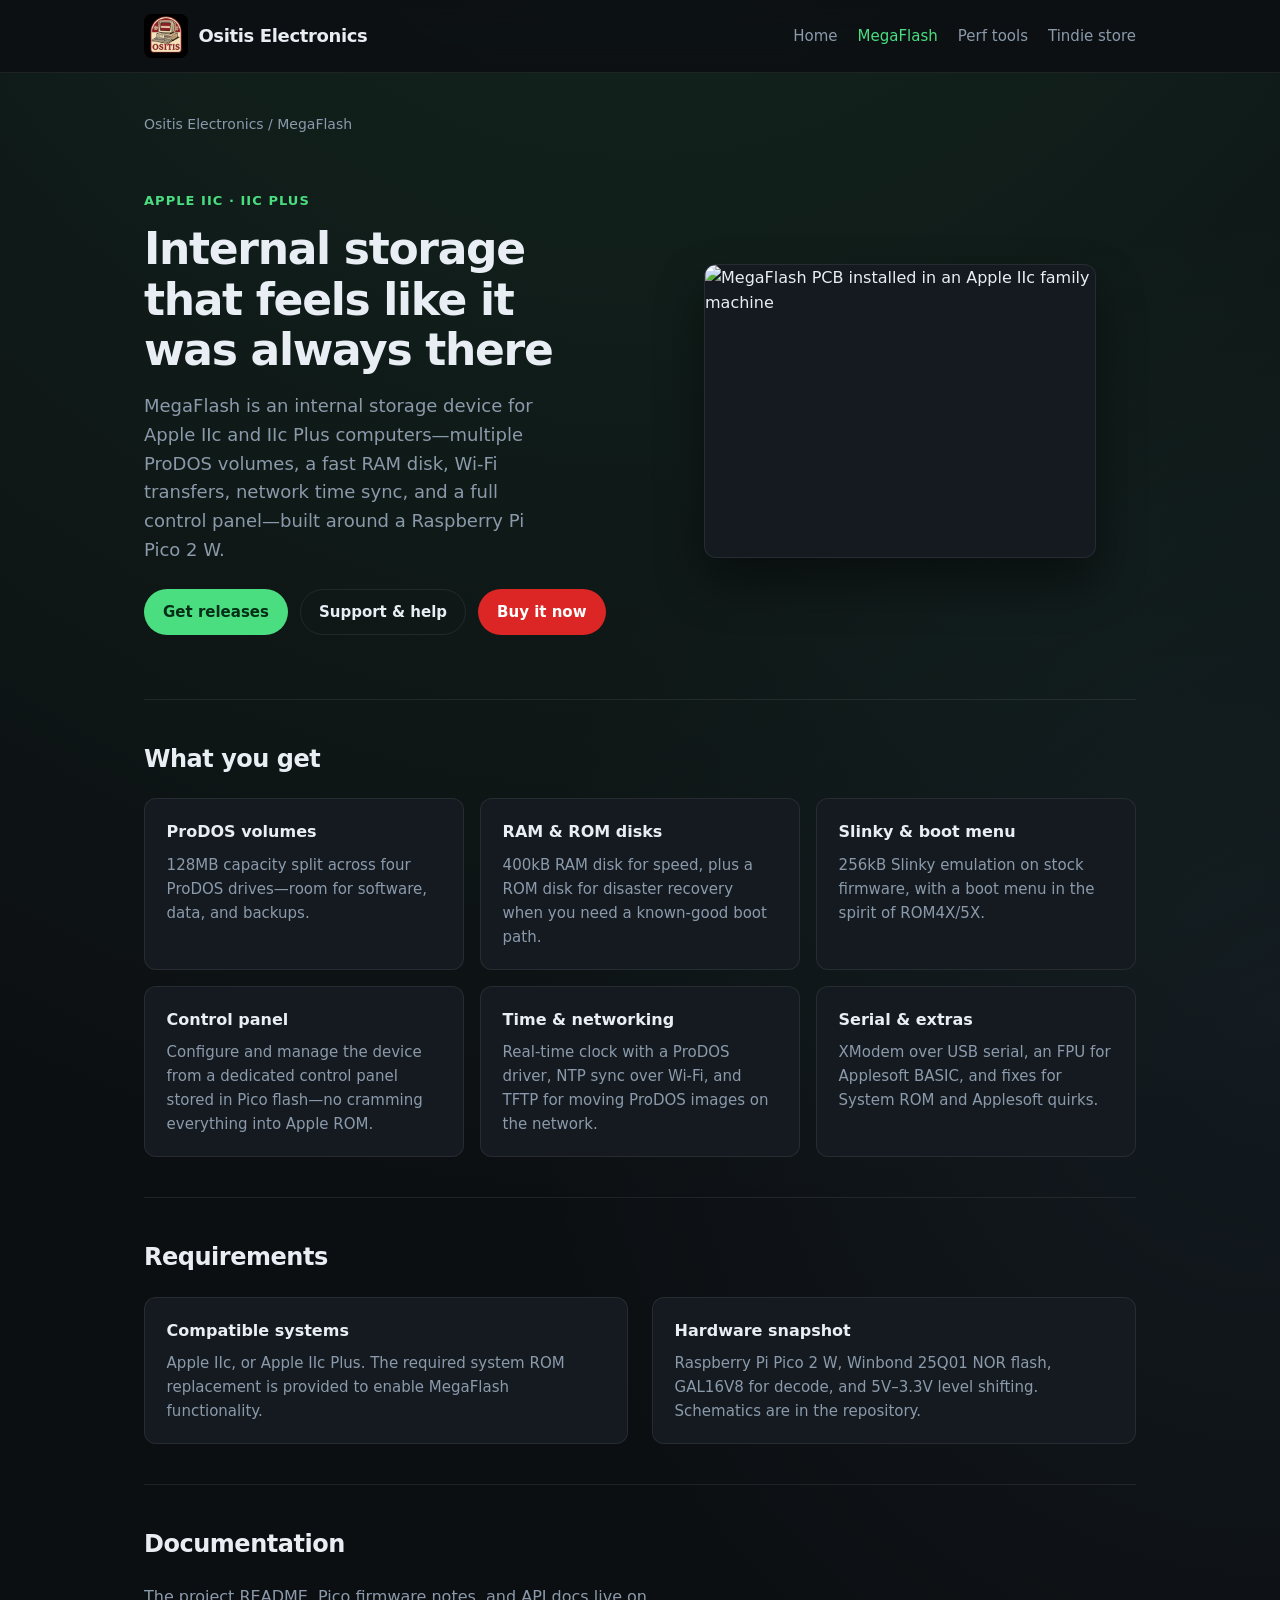
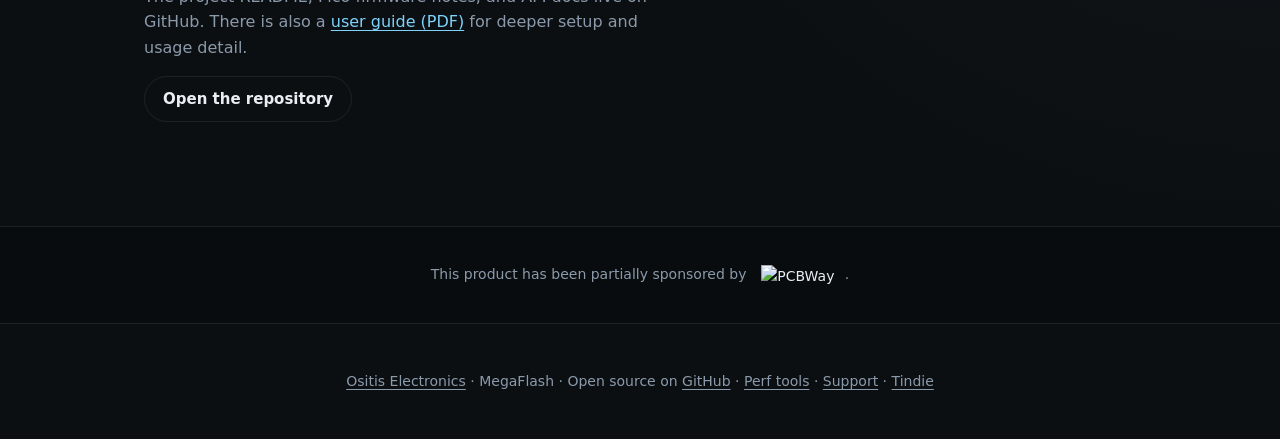
==== megaflash.html @ d4b98e7e "initial website" ====
<!DOCTYPE html>
<html lang="en">
  <head>
    <meta charset="utf-8" />
    <meta name="viewport" content="width=device-width, initial-scale=1" />
    <meta
      name="description"
      content="MegaFlash — internal storage for Apple IIc and IIc Plus: ProDOS volumes, RAM disk, Wi‑Fi TFTP, NTP, and more."
    />
    <title>MegaFlash — Ositis Electronics</title>
    <link rel="stylesheet" href="css/styles.css" />
  </head>
  <body>
    <header class="site-header">
      <div class="site-header__inner">
        <a class="logo-lockup" href="index.html">
          <img
            class="logo-lockup__mark"
            src="images/ositis-logo.png"
            alt=""
            width="1024"
            height="1024"
            decoding="async"
          />
          <span class="logo-lockup__text">Ositis Electronics</span>
        </a>
        <nav class="nav" aria-label="Primary">
          <a href="index.html">Home</a>
          <a href="megaflash.html" class="is-active">MegaFlash</a>
          <a href="perf-tools.html">Perf tools</a>
          <a href="https://www.tindie.com/stores/eositis/" target="_blank" rel="noopener noreferrer">Tindie store</a>
        </nav>
      </div>
    </header>

    <main>
      <p class="breadcrumb">
        <a href="index.html">Ositis Electronics</a> / MegaFlash
      </p>

      <section class="hero">
        <div>
          <span class="hero__eyebrow">Apple IIc · IIc Plus</span>
          <h1>Internal storage that feels like it was always there</h1>
          <p class="hero__lead">
            MegaFlash is an internal storage device for Apple IIc and IIc Plus computers—multiple ProDOS volumes,
            a fast RAM disk, Wi‑Fi transfers, network time sync, and a full control panel—built around a Raspberry
            Pi Pico 2 W.
          </p>
          <div class="hero__actions">
            <a class="btn btn--primary" href="https://github.com/eositis/MegaFlash/releases" target="_blank" rel="noopener noreferrer">Get releases</a>
            <a class="btn btn--ghost" href="support.html">Support &amp; help</a>
            <a class="btn btn--buy" href="https://jcm-1.com" target="_blank" rel="noopener noreferrer">Buy it now</a>
          </div>
        </div>
        <figure class="hero__media">
          <img
            src="https://raw.githubusercontent.com/eositis/MegaFlash/main/images/megaflash_rev1_s.jpg"
            alt="MegaFlash PCB installed in an Apple IIc family machine"
            width="640"
            height="480"
            loading="eager"
          />
        </figure>
      </section>

      <section class="section" id="features">
        <h2>What you get</h2>
        <div class="feature-grid">
          <article class="card">
            <h3>ProDOS volumes</h3>
            <p>128MB capacity split across four ProDOS drives—room for software, data, and backups.</p>
          </article>
          <article class="card">
            <h3>RAM &amp; ROM disks</h3>
            <p>400kB RAM disk for speed, plus a ROM disk for disaster recovery when you need a known-good boot path.</p>
          </article>
          <article class="card">
            <h3>Slinky &amp; boot menu</h3>
            <p>256kB Slinky emulation on stock firmware, with a boot menu in the spirit of ROM4X/5X.</p>
          </article>
          <article class="card">
            <h3>Control panel</h3>
            <p>Configure and manage the device from a dedicated control panel stored in Pico flash—no cramming everything into Apple ROM.</p>
          </article>
          <article class="card">
            <h3>Time &amp; networking</h3>
            <p>Real-time clock with a ProDOS driver, NTP sync over Wi‑Fi, and TFTP for moving ProDOS images on the network.</p>
          </article>
          <article class="card">
            <h3>Serial &amp; extras</h3>
            <p>XModem over USB serial, an FPU for Applesoft BASIC, and fixes for System ROM and Applesoft quirks.</p>
          </article>
        </div>
      </section>

      <section class="section" id="requirements">
        <h2>Requirements</h2>
        <div class="two-col">
          <div class="card">
            <h3>Compatible systems</h3>
            <p>Apple IIc, or Apple IIc Plus. The required system ROM replacement is provided to enable MegaFlash functionality.</p>
          </div>
          <div class="card">
            <h3>Hardware snapshot</h3>
            <p>Raspberry Pi Pico 2 W, Winbond 25Q01 NOR flash, GAL16V8 for decode, and 5V–3.3V level shifting. Schematics are in the repository.</p>
          </div>
        </div>
      </section>

      <section class="section" id="docs">
        <h2>Documentation</h2>
        <p style="margin: 0 0 1rem; color: var(--muted); max-width: 52ch">
          The project README, Pico firmware notes, and API docs live on GitHub. There is also a
          <a href="https://github.com/eositis/MegaFlash/raw/main/userguide.pdf">user guide (PDF)</a>
          for deeper setup and usage detail.
        </p>
        <a class="btn btn--ghost" href="https://github.com/eositis/MegaFlash" target="_blank" rel="noopener noreferrer">Open the repository</a>
      </section>
    </main>

    <aside class="sponsor" aria-label="Sponsor">
      <div class="sponsor__inner">
        <p class="sponsor__text">
          This product has been partially sponsored by
          <a
            class="sponsor__link"
            href="https://www.pcbway.com/orderonline.aspx"
            target="_blank"
            rel="noopener noreferrer"
          >
            <img
              class="sponsor__logo"
              src="https://media.printables.com/media/prints/1452276/rich_content/1f8375fa-0508-4561-96c7-5ef4a00f3bad/image.webp"
              alt="PCBWay"
              width="800"
              height="224"
              loading="lazy"
              decoding="async"
            />
          </a>.
        </p>
      </div>
    </aside>

    <footer class="site-footer">
      <p>
        <a href="index.html">Ositis Electronics</a>
        · MegaFlash · Open source on
        <a href="https://github.com/eositis/MegaFlash" target="_blank" rel="noopener noreferrer">GitHub</a>
        · <a href="perf-tools.html">Perf tools</a>
        · <a href="support.html">Support</a>
        · <a href="https://www.tindie.com/stores/eositis/" target="_blank" rel="noopener noreferrer">Tindie</a>
      </p>
    </footer>
  </body>
</html>
---- css/styles.css ----
/* Ositis Electronics — shared layout and theme */

:root {
  --bg: #0c0f12;
  --bg-elevated: #141a20;
  --border: rgba(255, 255, 255, 0.08);
  --text: #e8eef4;
  --muted: #8b9aab;
  --accent: #4ade80;
  --accent-dim: rgba(74, 222, 128, 0.15);
  --link: #7dd3fc;
  --radius: 12px;
  --max: 1040px;
  --font: ui-sans-serif, system-ui, -apple-system, "Segoe UI", Roboto, "Helvetica Neue", Arial, sans-serif;
}

*,
*::before,
*::after {
  box-sizing: border-box;
}

html {
  scroll-behavior: smooth;
}

body {
  margin: 0;
  min-height: 100vh;
  font-family: var(--font);
  font-size: 1rem;
  line-height: 1.6;
  color: var(--text);
  background: var(--bg);
  background-image:
    radial-gradient(ellipse 120% 80% at 50% -20%, rgba(74, 222, 128, 0.12), transparent),
    radial-gradient(ellipse 60% 40% at 100% 50%, rgba(125, 211, 252, 0.06), transparent);
}

a {
  color: var(--link);
  text-decoration-thickness: 1px;
  text-underline-offset: 3px;
}

a:hover {
  color: #bae6fd;
}

.site-header {
  position: sticky;
  top: 0;
  z-index: 10;
  border-bottom: 1px solid var(--border);
  background: rgba(12, 15, 18, 0.85);
  backdrop-filter: blur(12px);
}

.site-header__inner {
  max-width: var(--max);
  margin: 0 auto;
  padding: 0.875rem 1.5rem;
  display: flex;
  align-items: center;
  justify-content: space-between;
  gap: 1rem;
}

.logo-lockup {
  display: inline-flex;
  align-items: center;
  gap: 0.65rem;
  text-decoration: none;
  color: var(--text);
  min-width: 0;
}

.logo-lockup:hover {
  color: var(--text);
}

.logo-lockup:hover .logo-lockup__text {
  color: var(--accent);
}

.logo-lockup__mark {
  height: 2.75rem;
  width: auto;
  display: block;
  border-radius: 8px;
  flex-shrink: 0;
}

.logo-lockup__text {
  font-weight: 700;
  font-size: 1.125rem;
  letter-spacing: -0.02em;
  white-space: nowrap;
}

@media (max-width: 520px) {
  .logo-lockup__text {
    font-size: 1rem;
  }
}

@media (max-width: 400px) {
  .logo-lockup__text {
    display: none;
  }
}

.nav {
  display: flex;
  align-items: center;
  gap: 1.25rem;
  flex-wrap: wrap;
}

.nav a {
  color: var(--muted);
  text-decoration: none;
  font-size: 0.9375rem;
  font-weight: 500;
}

.nav a:hover {
  color: var(--text);
}

.nav a.is-active {
  color: var(--accent);
}

.btn {
  display: inline-flex;
  align-items: center;
  justify-content: center;
  gap: 0.5rem;
  padding: 0.625rem 1.125rem;
  font-size: 0.9375rem;
  font-weight: 600;
  border-radius: 999px;
  border: 1px solid transparent;
  text-decoration: none;
  cursor: pointer;
  transition: background 0.15s, border-color 0.15s, color 0.15s;
}

.btn--primary {
  background: var(--accent);
  color: #052e16;
}

.btn--primary:hover {
  background: #86efac;
  color: #052e16;
}

.btn--ghost {
  background: transparent;
  border-color: var(--border);
  color: var(--text);
}

.btn--ghost:hover {
  border-color: rgba(255, 255, 255, 0.2);
  background: rgba(255, 255, 255, 0.04);
}

.btn--buy {
  background: #dc2626;
  color: #fff;
  border-color: transparent;
}

.btn--buy:hover {
  background: #ef4444;
  color: #fff;
}

main {
  max-width: var(--max);
  margin: 0 auto;
  padding: 2.5rem 1.5rem 4rem;
}

.breadcrumb {
  font-size: 0.875rem;
  color: var(--muted);
  margin: 0 0 1.25rem;
}

.breadcrumb a {
  color: var(--muted);
  text-decoration: none;
}

.breadcrumb a:hover {
  color: var(--link);
}

.company-hero {
  display: grid;
  gap: 2rem;
  align-items: center;
  padding: 1rem 0 2.5rem;
}

@media (min-width: 860px) {
  .company-hero {
    grid-template-columns: minmax(160px, 260px) 1fr;
    gap: 3rem;
    padding: 1.5rem 0 3.5rem;
  }
}

.company-hero__brand {
  margin: 0;
  justify-self: center;
}

.company-hero__brand img {
  display: block;
  width: 100%;
  max-width: 260px;
  height: auto;
  border-radius: var(--radius);
  border: 1px solid var(--border);
  background: var(--bg-elevated);
  box-shadow: 0 24px 48px rgba(0, 0, 0, 0.35);
}

.company-hero__copy h1 {
  margin: 0 0 1rem;
  font-size: clamp(2rem, 5vw, 2.75rem);
  font-weight: 700;
  letter-spacing: -0.03em;
  line-height: 1.15;
}

.company-hero__lead {
  max-width: none;
}

.section__lead {
  margin: -0.35rem 0 1.5rem;
  color: var(--muted);
  max-width: 62ch;
  font-size: 0.9375rem;
}

.product-grid {
  display: grid;
  gap: 1rem;
}

@media (min-width: 640px) {
  .product-grid {
    grid-template-columns: repeat(2, 1fr);
  }
}

@media (min-width: 1000px) {
  .product-grid {
    grid-template-columns: repeat(3, 1fr);
  }
}

a.card.product-card {
  color: inherit;
  display: flex;
  flex-direction: row;
  align-items: stretch;
  transition: border-color 0.15s, background 0.15s;
  position: relative;
  padding: 0;
  overflow: hidden;
  min-height: 0;
}

.product-card:hover {
  border-color: rgba(74, 222, 128, 0.35);
  background: var(--accent-dim);
}

.product-card:hover .product-card__media img {
  transform: scale(1.03);
}

.product-card__media {
  flex: 0 0 40%;
  max-width: 168px;
  min-width: 112px;
  min-height: 148px;
  background: #080a0c;
  border-right: 1px solid var(--border);
  overflow: hidden;
}

.product-card__media img {
  width: 100%;
  height: 100%;
  object-fit: cover;
  object-position: center;
  display: block;
  transition: transform 0.35s ease;
}

.product-card__body {
  flex: 1;
  min-width: 0;
  padding: 1.5rem 1.1rem 1.25rem 1.25rem;
  display: flex;
  flex-direction: column;
  position: relative;
}

.product-card h3 {
  margin: 0 0 0.5rem;
  font-size: 1rem;
  font-weight: 600;
  color: var(--text);
}

.product-card p {
  flex: 1;
  margin: 0 0 1rem;
}

.product-card__badge {
  position: absolute;
  top: 0.65rem;
  right: 0.65rem;
  font-size: 0.6875rem;
  font-weight: 700;
  text-transform: uppercase;
  letter-spacing: 0.06em;
  color: var(--accent);
  background: rgba(74, 222, 128, 0.12);
  padding: 0.2rem 0.5rem;
  border-radius: 999px;
}

.product-card__meta,
.product-card__cta {
  font-size: 0.875rem;
  font-weight: 600;
  color: var(--accent);
  margin-top: auto;
}

@media (max-width: 520px) {
  a.card.product-card {
    flex-direction: column;
  }

  .product-card__media {
    flex: none;
    width: 100%;
    max-width: none;
    min-height: 168px;
    border-right: none;
    border-bottom: 1px solid var(--border);
  }

  .product-card__body {
    padding: 1.35rem 1.25rem 1.25rem;
  }
}

.section--tight {
  padding-top: 2rem;
}

.section--flush-top {
  padding-top: 0;
  border-top: none;
}

.about-card {
  padding: 1.5rem;
  border-radius: var(--radius);
  border: 1px solid var(--border);
  background: var(--bg-elevated);
  max-width: 52rem;
}

.about-card p {
  margin: 0 0 1rem;
  color: var(--muted);
  font-size: 0.9375rem;
}

.about-card p:last-child {
  margin-bottom: 0;
}

.about-card__muted {
  font-size: 0.875rem;
}

.about-card strong {
  color: var(--text);
  font-weight: 600;
}

.hero {
  display: grid;
  gap: 2rem;
  align-items: center;
  padding: 1rem 0 3rem;
}

@media (min-width: 860px) {
  .hero {
    grid-template-columns: 1fr 1fr;
    gap: 3rem;
    padding: 2rem 0 4rem;
  }
}

.hero__eyebrow {
  display: inline-block;
  font-size: 0.8125rem;
  font-weight: 600;
  text-transform: uppercase;
  letter-spacing: 0.08em;
  color: var(--accent);
  margin-bottom: 0.75rem;
}

.hero h1 {
  margin: 0 0 1rem;
  font-size: clamp(2rem, 5vw, 2.75rem);
  font-weight: 700;
  letter-spacing: -0.03em;
  line-height: 1.15;
}

.hero__lead {
  margin: 0 0 1.5rem;
  font-size: 1.125rem;
  color: var(--muted);
  max-width: 36ch;
}

.hero__actions {
  display: flex;
  flex-wrap: wrap;
  gap: 0.75rem;
}

.hero__media {
  border-radius: var(--radius);
  overflow: hidden;
  border: 1px solid var(--border);
  background: var(--bg-elevated);
  box-shadow: 0 24px 48px rgba(0, 0, 0, 0.45);
}

.hero__media img {
  display: block;
  width: 100%;
  height: auto;
  vertical-align: middle;
}

.section {
  padding: 2.5rem 0;
  border-top: 1px solid var(--border);
}

.section h2 {
  margin: 0 0 1.25rem;
  font-size: 1.5rem;
  font-weight: 700;
  letter-spacing: -0.02em;
}

.feature-grid {
  display: grid;
  gap: 1rem;
}

@media (min-width: 640px) {
  .feature-grid {
    grid-template-columns: repeat(2, 1fr);
  }
}

@media (min-width: 900px) {
  .feature-grid {
    grid-template-columns: repeat(3, 1fr);
  }
}

.card {
  padding: 1.25rem 1.35rem;
  border-radius: var(--radius);
  border: 1px solid var(--border);
  background: var(--bg-elevated);
}

.card h3 {
  margin: 0 0 0.5rem;
  font-size: 1rem;
  font-weight: 600;
}

.card p {
  margin: 0;
  font-size: 0.9375rem;
  color: var(--muted);
}

a.card.product-card h3 {
  color: var(--text);
}

.two-col {
  display: grid;
  gap: 1.5rem;
}

@media (min-width: 720px) {
  .two-col {
    grid-template-columns: 1fr 1fr;
  }
}

.sponsor {
  border-top: 1px solid var(--border);
  padding: 2rem 1.5rem;
  background: rgba(0, 0, 0, 0.22);
}

.sponsor__inner {
  max-width: var(--max);
  margin: 0 auto;
  text-align: center;
}

.sponsor__text {
  margin: 0;
  font-size: 0.875rem;
  color: var(--muted);
  line-height: 1.65;
  max-width: 52rem;
  margin-left: auto;
  margin-right: auto;
}

.sponsor__link {
  display: inline-flex;
  align-items: center;
  margin: 0 0.15rem;
  padding: 0.35rem 0.5rem;
  border-radius: 8px;
  text-decoration: none;
  color: var(--text);
  vertical-align: middle;
  transition: background 0.15s;
  max-width: min(100%, 280px);
}

.sponsor__link:hover {
  background: rgba(255, 255, 255, 0.06);
}

.sponsor__logo {
  display: block;
  height: auto;
  max-height: 2.5rem;
  width: 100%;
  object-fit: contain;
  flex-shrink: 0;
}

.site-footer {
  border-top: 1px solid var(--border);
  padding: 2rem 1.5rem;
  text-align: center;
  color: var(--muted);
  font-size: 0.875rem;
}

.site-footer a {
  color: var(--muted);
}

.site-footer a:hover {
  color: var(--link);
}

/* Support page */
.support-intro {
  max-width: 52ch;
  margin-bottom: 2rem;
  color: var(--muted);
}

.support-links {
  display: grid;
  gap: 1rem;
}

@media (min-width: 560px) {
  .support-links {
    grid-template-columns: repeat(2, 1fr);
  }
}

.support-card {
  display: flex;
  flex-direction: column;
  padding: 1.5rem;
  border-radius: var(--radius);
  border: 1px solid var(--border);
  background: var(--bg-elevated);
  text-decoration: none;
  color: inherit;
  transition: border-color 0.15s, background 0.15s;
}

.support-card:hover {
  border-color: rgba(74, 222, 128, 0.35);
  background: var(--accent-dim);
}

.support-card h2 {
  margin: 0 0 0.5rem;
  font-size: 1.125rem;
  font-weight: 600;
  color: var(--text);
}

.support-card p {
  margin: 0;
  flex: 1;
  font-size: 0.9375rem;
  color: var(--muted);
}

.support-card .arrow {
  margin-top: 1rem;
  font-size: 0.875rem;
  font-weight: 600;
  color: var(--accent);
}

.support-secondary {
  margin-top: 2.5rem;
  padding-top: 2rem;
  border-top: 1px solid var(--border);
}

.support-secondary h2 {
  font-size: 1.125rem;
  margin-bottom: 0.75rem;
}

.support-secondary ul {
  margin: 0;
  padding-left: 1.25rem;
  color: var(--muted);
}

.support-secondary li {
  margin-bottom: 0.5rem;
}

.tool-detail {
  margin: 0;
  color: var(--muted);
  font-size: 0.9375rem;
  max-width: 52rem;
  line-height: 1.65;
}

.tool-detail strong {
  color: var(--text);
  font-weight: 600;
}

main > h1 {
  margin: 0 0 0.75rem;
  font-size: clamp(1.75rem, 4vw, 2.25rem);
  font-weight: 700;
  letter-spacing: -0.03em;
  line-height: 1.2;
}

.perf-tools-why__title {
  margin: 0 0 0.75rem;
  font-size: 1.125rem;
  font-weight: 700;
  letter-spacing: -0.02em;
  color: var(--text);
}

.perf-tools-why p {
  margin: 0 0 1rem;
  color: var(--muted);
  font-size: 0.9375rem;
  line-height: 1.65;
}

.perf-tools-why p:last-child {
  margin-bottom: 0;
}

.perf-tools-why strong {
  color: var(--text);
  font-weight: 600;
}
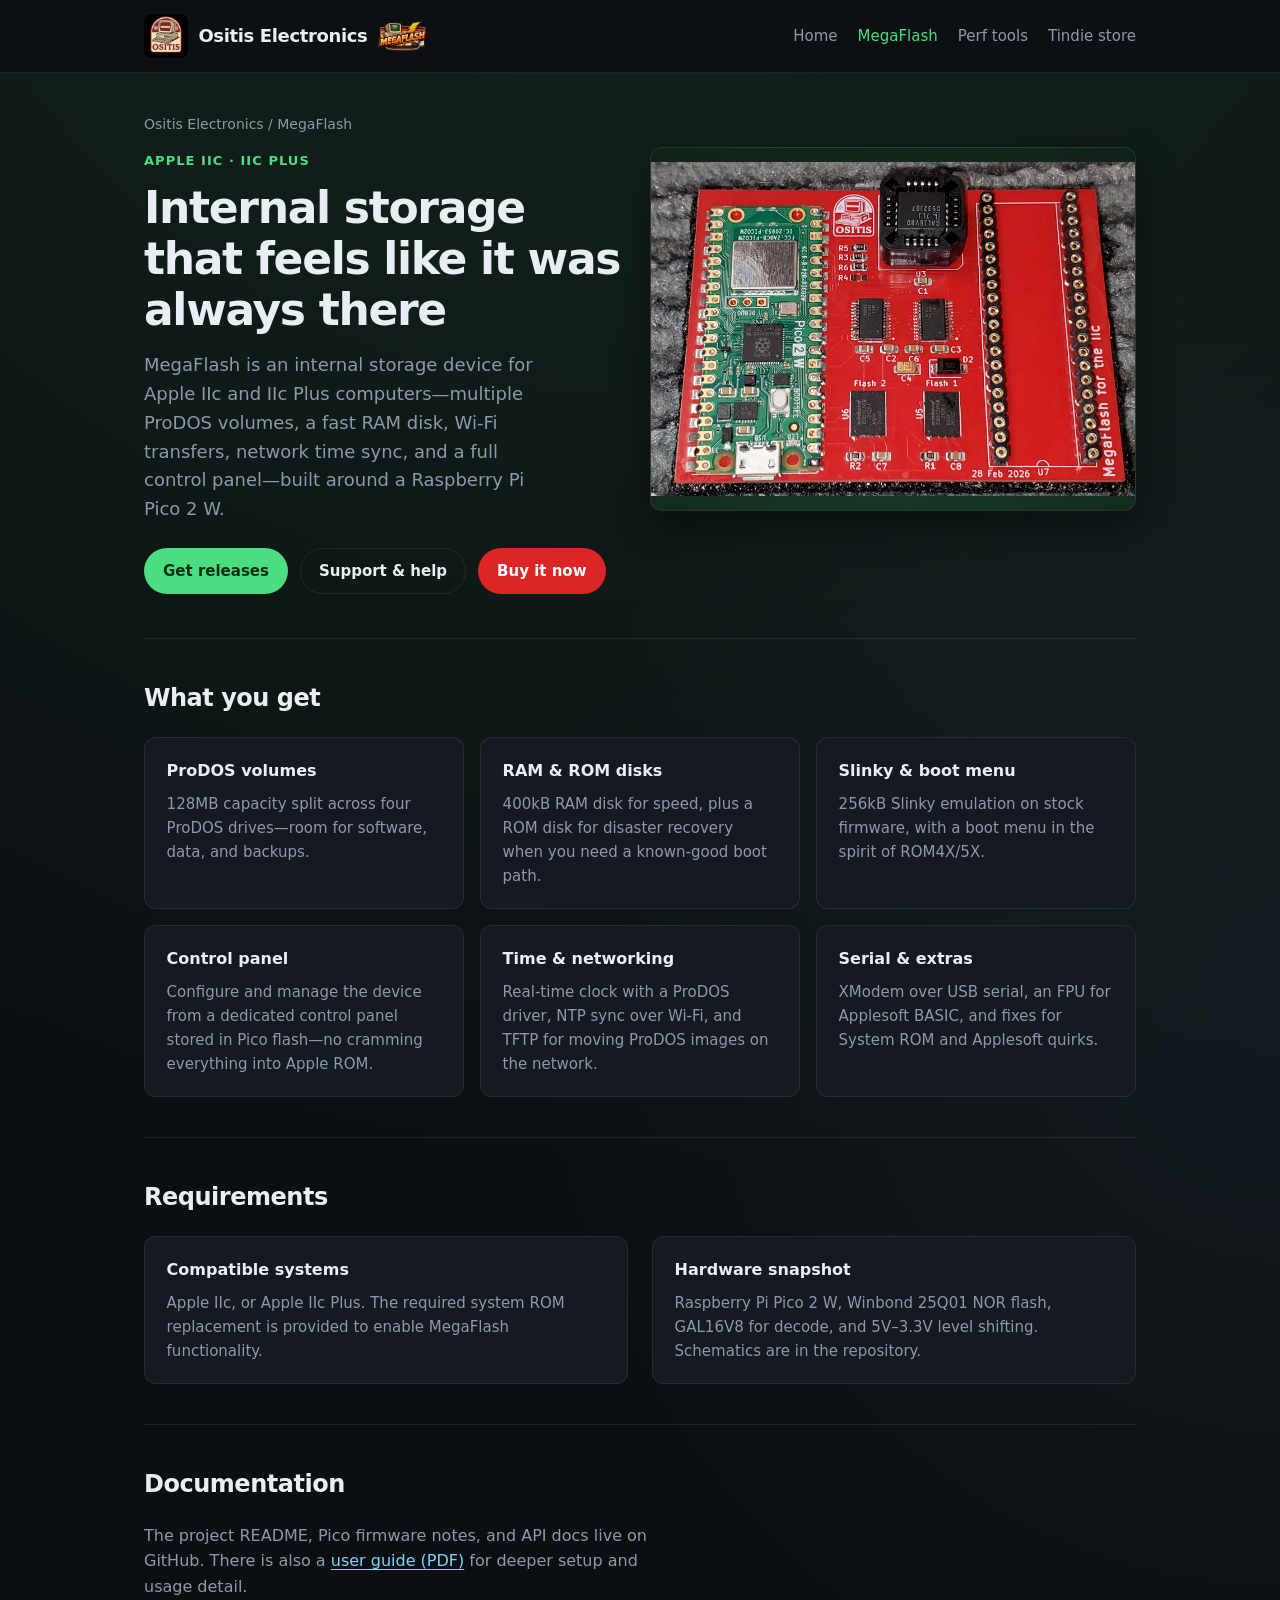
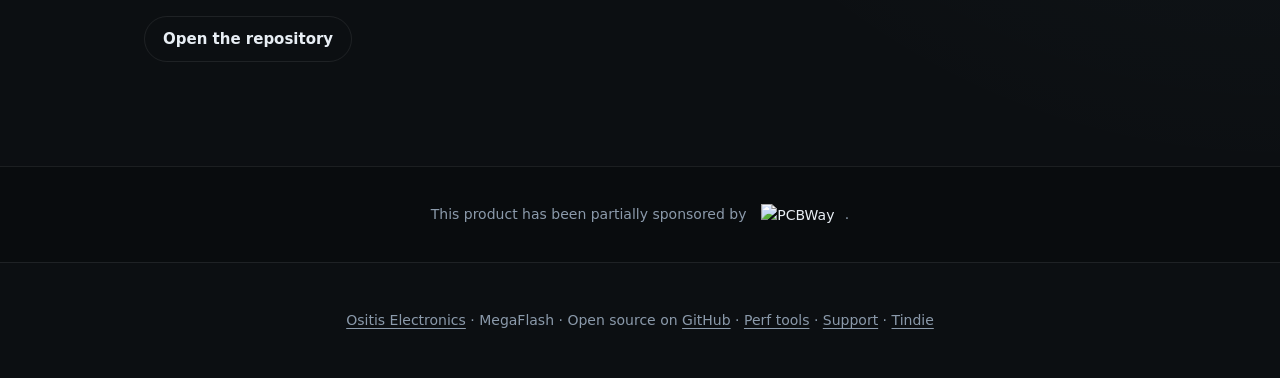
==== commit eb281636: "improvements" ====
--- a/megaflash.html
+++ b/megaflash.html
@@ -13,17 +13,28 @@
   <body>
     <header class="site-header">
       <div class="site-header__inner">
-        <a class="logo-lockup" href="index.html">
-          <img
-            class="logo-lockup__mark"
-            src="images/ositis-logo.png"
-            alt=""
-            width="1024"
-            height="1024"
-            decoding="async"
-          />
-          <span class="logo-lockup__text">Ositis Electronics</span>
-        </a>
+        <div class="site-header__brand">
+          <a class="logo-lockup" href="index.html">
+            <img
+              class="logo-lockup__mark"
+              src="images/ositis-logo.png"
+              alt=""
+              width="1024"
+              height="1024"
+              decoding="async"
+            />
+            <span class="logo-lockup__text">Ositis Electronics</span>
+          </a>
+          <a class="site-header__megaflash-mark" href="megaflash.html" aria-label="MegaFlash">
+            <img
+              src="images/MegaFlash%20Logo%20color%20alpha.png"
+              alt=""
+              width="400"
+              height="120"
+              decoding="async"
+            />
+          </a>
+        </div>
         <nav class="nav" aria-label="Primary">
           <a href="index.html">Home</a>
           <a href="megaflash.html" class="is-active">MegaFlash</a>
@@ -34,12 +45,11 @@
     </header>
 
     <main>
-      <p class="breadcrumb">
-        <a href="index.html">Ositis Electronics</a> / MegaFlash
-      </p>
-
-      <section class="hero">
-        <div>
+      <section class="hero hero--megaflash">
+        <p class="breadcrumb hero__breadcrumb">
+          <a href="index.html">Ositis Electronics</a> / MegaFlash
+        </p>
+        <div class="hero__copy">
           <span class="hero__eyebrow">Apple IIc · IIc Plus</span>
           <h1>Internal storage that feels like it was always there</h1>
           <p class="hero__lead">
@@ -50,18 +60,21 @@
           <div class="hero__actions">
             <a class="btn btn--primary" href="https://github.com/eositis/MegaFlash/releases" target="_blank" rel="noopener noreferrer">Get releases</a>
             <a class="btn btn--ghost" href="support.html">Support &amp; help</a>
-            <a class="btn btn--buy" href="https://jcm-1.com" target="_blank" rel="noopener noreferrer">Buy it now</a>
+            <!-- <a class="btn btn--buy" href="https://jcm-1.com" target="_blank" rel="noopener noreferrer">Buy it now</a> -->
+            <a class="btn btn--buy" href="coming-soon.html">Buy it now</a>
           </div>
         </div>
-        <figure class="hero__media">
-          <img
-            src="https://raw.githubusercontent.com/eositis/MegaFlash/main/images/megaflash_rev1_s.jpg"
-            alt="MegaFlash PCB installed in an Apple IIc family machine"
-            width="640"
-            height="480"
-            loading="eager"
-          />
-        </figure>
+        <div
+          class="hero__gallery"
+          data-hero-gallery
+          data-gallery-manifest="gallery/megaflash/manifest.json"
+          data-interval="5500"
+          role="region"
+          aria-roledescription="carousel"
+          aria-label="MegaFlash product photos and screenshots"
+        >
+          <div class="hero__gallery-window"></div>
+        </div>
       </section>
 
       <section class="section" id="features">
@@ -112,7 +125,7 @@
         <h2>Documentation</h2>
         <p style="margin: 0 0 1rem; color: var(--muted); max-width: 52ch">
           The project README, Pico firmware notes, and API docs live on GitHub. There is also a
-          <a href="https://github.com/eositis/MegaFlash/raw/main/userguide.pdf">user guide (PDF)</a>
+          <a href="https://github.com/eositis/MegaFlash/blob/main/MegaFlash%20for%20a2s4000%20installation%20guide.pdf">user guide (PDF)</a>
           for deeper setup and usage detail.
         </p>
         <a class="btn btn--ghost" href="https://github.com/eositis/MegaFlash" target="_blank" rel="noopener noreferrer">Open the repository</a>
@@ -153,5 +166,22 @@
         · <a href="https://www.tindie.com/stores/eositis/" target="_blank" rel="noopener noreferrer">Tindie</a>
       </p>
     </footer>
+    <script type="application/json" id="megaflash-gallery-manifest">
+{
+  "version": 1,
+  "items": [
+    {
+      "file": "MegaFlash-New.jpg",
+      "alt": "MegaFlash product photo"
+    },
+    {
+      "file": "MegaFlash logo color cropped.png",
+      "alt": "MegaFlash logo on hardware"
+    }
+  ]
+}
+    </script>
+    <script src="js/megaflash-hero-gallery.js" defer></script>
+    <script defer src="js/hit-tracker.js" data-endpoint="http://localhost:8787"></script>
   </body>
 </html>
--- a/css/styles.css
+++ b/css/styles.css
@@ -66,6 +66,42 @@
   gap: 1rem;
 }
 
+.site-header__brand {
+  display: flex;
+  align-items: center;
+  gap: 0.65rem;
+  min-width: 0;
+}
+
+.site-header__megaflash-mark {
+  display: flex;
+  align-items: center;
+  flex-shrink: 0;
+  text-decoration: none;
+  line-height: 0;
+  opacity: 0.95;
+  transition: opacity 0.15s;
+}
+
+.site-header__megaflash-mark:hover {
+  opacity: 1;
+}
+
+.site-header__megaflash-mark img {
+  display: block;
+  height: 1.85rem;
+  width: auto;
+  max-width: min(140px, 28vw);
+  object-fit: contain;
+}
+
+@media (max-width: 520px) {
+  .site-header__megaflash-mark img {
+    height: 1.45rem;
+    max-width: min(120px, 32vw);
+  }
+}
+
 .logo-lockup {
   display: inline-flex;
   align-items: center;
@@ -466,6 +502,109 @@
   vertical-align: middle;
 }
 
+.hero__media--logo {
+  display: flex;
+  align-items: center;
+  justify-content: center;
+  padding: clamp(1.25rem, 4vw, 2.75rem);
+  min-height: min(320px, 42vh);
+  background: radial-gradient(ellipse 90% 80% at 50% 40%, rgba(74, 222, 128, 0.06), transparent),
+    var(--bg-elevated);
+}
+
+.hero__media--logo img {
+  width: auto;
+  max-width: 100%;
+  max-height: min(400px, 48vh);
+  height: auto;
+  object-fit: contain;
+  margin: 0 auto;
+}
+
+/* MegaFlash product page: breadcrumb full width; copy + gallery aligned */
+.hero.hero--megaflash {
+  display: grid;
+  grid-template-columns: 1fr;
+  gap: 0.55rem;
+  align-items: start;
+  padding: 0 0 2.25rem;
+}
+
+.hero.hero--megaflash .hero__breadcrumb {
+  grid-column: 1;
+  grid-row: 1;
+  margin: 0 0 0.15rem;
+}
+
+.hero.hero--megaflash .hero__copy {
+  grid-column: 1;
+  grid-row: 2;
+  min-width: 0;
+}
+
+.hero.hero--megaflash .hero__gallery {
+  grid-column: 1;
+  grid-row: 3;
+  width: 100%;
+}
+
+@media (min-width: 860px) {
+  .hero.hero--megaflash {
+    grid-template-columns: 1fr 1fr;
+    grid-template-rows: auto auto;
+    gap: 0.55rem 1.25rem;
+    padding: 0 0 2.75rem;
+  }
+
+  .hero.hero--megaflash .hero__breadcrumb {
+    grid-column: 1 / -1;
+    grid-row: 1;
+  }
+
+  .hero.hero--megaflash .hero__copy {
+    grid-column: 1;
+    grid-row: 2;
+    align-self: start;
+  }
+
+  .hero.hero--megaflash .hero__gallery {
+    grid-column: 2;
+    grid-row: 2;
+    align-self: start;
+  }
+}
+
+.hero__gallery-window {
+  position: relative;
+  width: 100%;
+  aspect-ratio: 4 / 3;
+  border-radius: var(--radius);
+  overflow: hidden;
+  border: 1px solid var(--border);
+  background:
+    radial-gradient(ellipse 95% 90% at 50% 48%, var(--accent-dim), rgba(74, 222, 128, 0.05)),
+    radial-gradient(ellipse 120% 100% at 50% 100%, rgba(74, 222, 128, 0.08), transparent),
+    #0c1410;
+  box-shadow: 0 14px 36px rgba(0, 0, 0, 0.42);
+}
+
+.hero__gallery-slide {
+  position: absolute;
+  inset: 0;
+  width: 100%;
+  height: 100%;
+  object-fit: contain;
+  object-position: center;
+  opacity: 0;
+  transition: opacity 0.65s ease;
+}
+
+.hero__gallery-slide.is-active {
+  opacity: 1;
+  z-index: 1;
+}
+
+
 .section {
   padding: 2.5rem 0;
   border-top: 1px solid var(--border);
@@ -670,6 +809,259 @@
   margin-bottom: 0.5rem;
 }
 
+/* MegaFlash docs hub + Markdown reader */
+.doc-hub__intro {
+  max-width: 62ch;
+}
+
+.doc-grid {
+  display: grid;
+  gap: 1rem;
+  margin-top: 1.5rem;
+}
+
+@media (min-width: 640px) {
+  .doc-grid {
+    grid-template-columns: repeat(2, 1fr);
+  }
+}
+
+.doc-loading {
+  margin: 0;
+  color: var(--muted);
+  font-size: 0.9375rem;
+}
+
+.doc-card {
+  display: flex;
+  flex-direction: column;
+  padding: 1.35rem 1.5rem;
+  border-radius: var(--radius);
+  border: 1px solid var(--border);
+  background: var(--bg-elevated);
+  text-decoration: none;
+  color: inherit;
+  transition: border-color 0.15s, background 0.15s;
+  min-height: 0;
+}
+
+.doc-card:hover {
+  border-color: rgba(74, 222, 128, 0.35);
+  background: var(--accent-dim);
+}
+
+.doc-card h2 {
+  margin: 0 0 0.5rem;
+  font-size: 1.0625rem;
+  font-weight: 600;
+  color: var(--text);
+  letter-spacing: -0.02em;
+  line-height: 1.3;
+}
+
+.doc-card p {
+  margin: 0;
+  font-size: 0.9375rem;
+  color: var(--muted);
+  line-height: 1.55;
+}
+
+.doc-error {
+  margin: 0 0 1rem;
+  color: #fca5a5;
+  font-size: 0.9375rem;
+}
+
+.doc-page {
+  max-width: min(100%, 52rem);
+}
+
+.doc-page__toolbar {
+  display: flex;
+  flex-wrap: wrap;
+  align-items: center;
+  justify-content: space-between;
+  gap: 0.75rem 1.25rem;
+  margin: 0 0 1.25rem;
+  padding-bottom: 1rem;
+  border-bottom: 1px solid var(--border);
+}
+
+.doc-page__back {
+  font-size: 0.9375rem;
+  font-weight: 600;
+  text-decoration: none;
+  color: var(--accent);
+}
+
+.doc-page__back:hover {
+  color: #86efac;
+}
+
+.doc-page__source {
+  font-size: 0.875rem;
+  font-weight: 500;
+  text-decoration: none;
+  color: var(--muted);
+}
+
+.doc-page__source:hover {
+  color: var(--link);
+}
+
+.doc-page__title {
+  margin: 0 0 1.25rem;
+  font-size: clamp(1.5rem, 3.5vw, 2rem);
+  font-weight: 700;
+  letter-spacing: -0.03em;
+  line-height: 1.2;
+  color: var(--text);
+}
+
+.doc-prose {
+  color: var(--text);
+  font-size: 1rem;
+  line-height: 1.65;
+  overflow-x: auto;
+}
+
+.doc-prose[aria-busy="true"] {
+  min-height: 8rem;
+}
+
+.doc-prose > *:first-child {
+  margin-top: 0;
+}
+
+.doc-prose h1 {
+  margin: 2rem 0 1rem;
+  font-size: 1.75rem;
+  font-weight: 700;
+  letter-spacing: -0.03em;
+  line-height: 1.25;
+  border-bottom: 1px solid var(--border);
+  padding-bottom: 0.5rem;
+}
+
+.doc-prose h2 {
+  margin: 2rem 0 0.75rem;
+  font-size: 1.35rem;
+  font-weight: 650;
+  letter-spacing: -0.02em;
+  line-height: 1.3;
+  color: var(--text);
+}
+
+.doc-prose h3 {
+  margin: 1.5rem 0 0.5rem;
+  font-size: 1.125rem;
+  font-weight: 600;
+  color: var(--text);
+}
+
+.doc-prose h4 {
+  margin: 1.25rem 0 0.4rem;
+  font-size: 1rem;
+  font-weight: 600;
+}
+
+.doc-prose p {
+  margin: 0 0 1rem;
+}
+
+.doc-prose ul,
+.doc-prose ol {
+  margin: 0 0 1rem;
+  padding-left: 1.35rem;
+}
+
+.doc-prose li {
+  margin-bottom: 0.35rem;
+}
+
+.doc-prose li > p {
+  margin: 0.35rem 0;
+}
+
+.doc-prose blockquote {
+  margin: 0 0 1rem;
+  padding: 0.65rem 0 0.65rem 1rem;
+  border-left: 3px solid rgba(74, 222, 128, 0.45);
+  color: var(--muted);
+  background: rgba(0, 0, 0, 0.2);
+  border-radius: 0 var(--radius) var(--radius) 0;
+}
+
+.doc-prose hr {
+  border: none;
+  border-top: 1px solid var(--border);
+  margin: 2rem 0;
+}
+
+.doc-prose a {
+  color: var(--link);
+  text-decoration-thickness: 1px;
+  text-underline-offset: 2px;
+}
+
+.doc-prose a:hover {
+  color: #bae6fd;
+}
+
+.doc-prose code {
+  font-family: ui-monospace, SFMono-Regular, Menlo, Monaco, Consolas, monospace;
+  font-size: 0.9em;
+  padding: 0.12em 0.35em;
+  border-radius: 6px;
+  background: rgba(255, 255, 255, 0.06);
+  border: 1px solid var(--border);
+}
+
+.doc-prose pre {
+  margin: 0 0 1.25rem;
+  padding: 1rem 1.1rem;
+  border-radius: var(--radius);
+  border: 1px solid var(--border);
+  background: #080a0c;
+  overflow-x: auto;
+  font-size: 0.875rem;
+  line-height: 1.5;
+}
+
+.doc-prose pre code {
+  padding: 0;
+  border: none;
+  background: none;
+  font-size: inherit;
+}
+
+.doc-prose table {
+  width: 100%;
+  border-collapse: collapse;
+  margin: 0 0 1.25rem;
+  font-size: 0.9375rem;
+}
+
+.doc-prose th,
+.doc-prose td {
+  border: 1px solid var(--border);
+  padding: 0.5rem 0.65rem;
+  text-align: left;
+  vertical-align: top;
+}
+
+.doc-prose th {
+  background: var(--bg-elevated);
+  font-weight: 600;
+}
+
+.doc-prose img {
+  max-width: 100%;
+  height: auto;
+  border-radius: 8px;
+  border: 1px solid var(--border);
+}
+
 .tool-detail {
   margin: 0;
   color: var(--muted);
@@ -714,3 +1106,59 @@
   color: var(--text);
   font-weight: 600;
 }
+
+/* Coming soon page */
+.coming-soon-page {
+  position: relative;
+  display: grid;
+  place-items: center;
+  min-height: 100vh;
+  overflow: hidden;
+}
+
+.coming-soon-page::before {
+  content: "";
+  position: fixed;
+  inset: 0;
+  background-image: url("../images/ositis-logo.png");
+  background-repeat: no-repeat;
+  background-position: center;
+  background-size: min(72vmin, 440px);
+  opacity: 0.09;
+  pointer-events: none;
+  z-index: 0;
+}
+
+.coming-soon {
+  position: relative;
+  z-index: 1;
+  width: min(92vw, 680px);
+  padding: 2rem;
+  border: 1px solid var(--border);
+  border-radius: var(--radius);
+  background: rgba(20, 26, 32, 0.88);
+  text-align: center;
+  box-shadow: 0 24px 48px rgba(0, 0, 0, 0.35);
+}
+
+.coming-soon__eyebrow {
+  margin: 0 0 0.75rem;
+  color: var(--accent);
+  font-size: 0.8125rem;
+  font-weight: 700;
+  text-transform: uppercase;
+  letter-spacing: 0.09em;
+}
+
+.coming-soon h1 {
+  margin: 0 0 0.85rem;
+  font-size: clamp(2rem, 6vw, 3rem);
+  line-height: 1.1;
+  letter-spacing: -0.03em;
+}
+
+.coming-soon__copy {
+  margin: 0 auto 1.5rem;
+  color: var(--muted);
+  max-width: 42ch;
+}
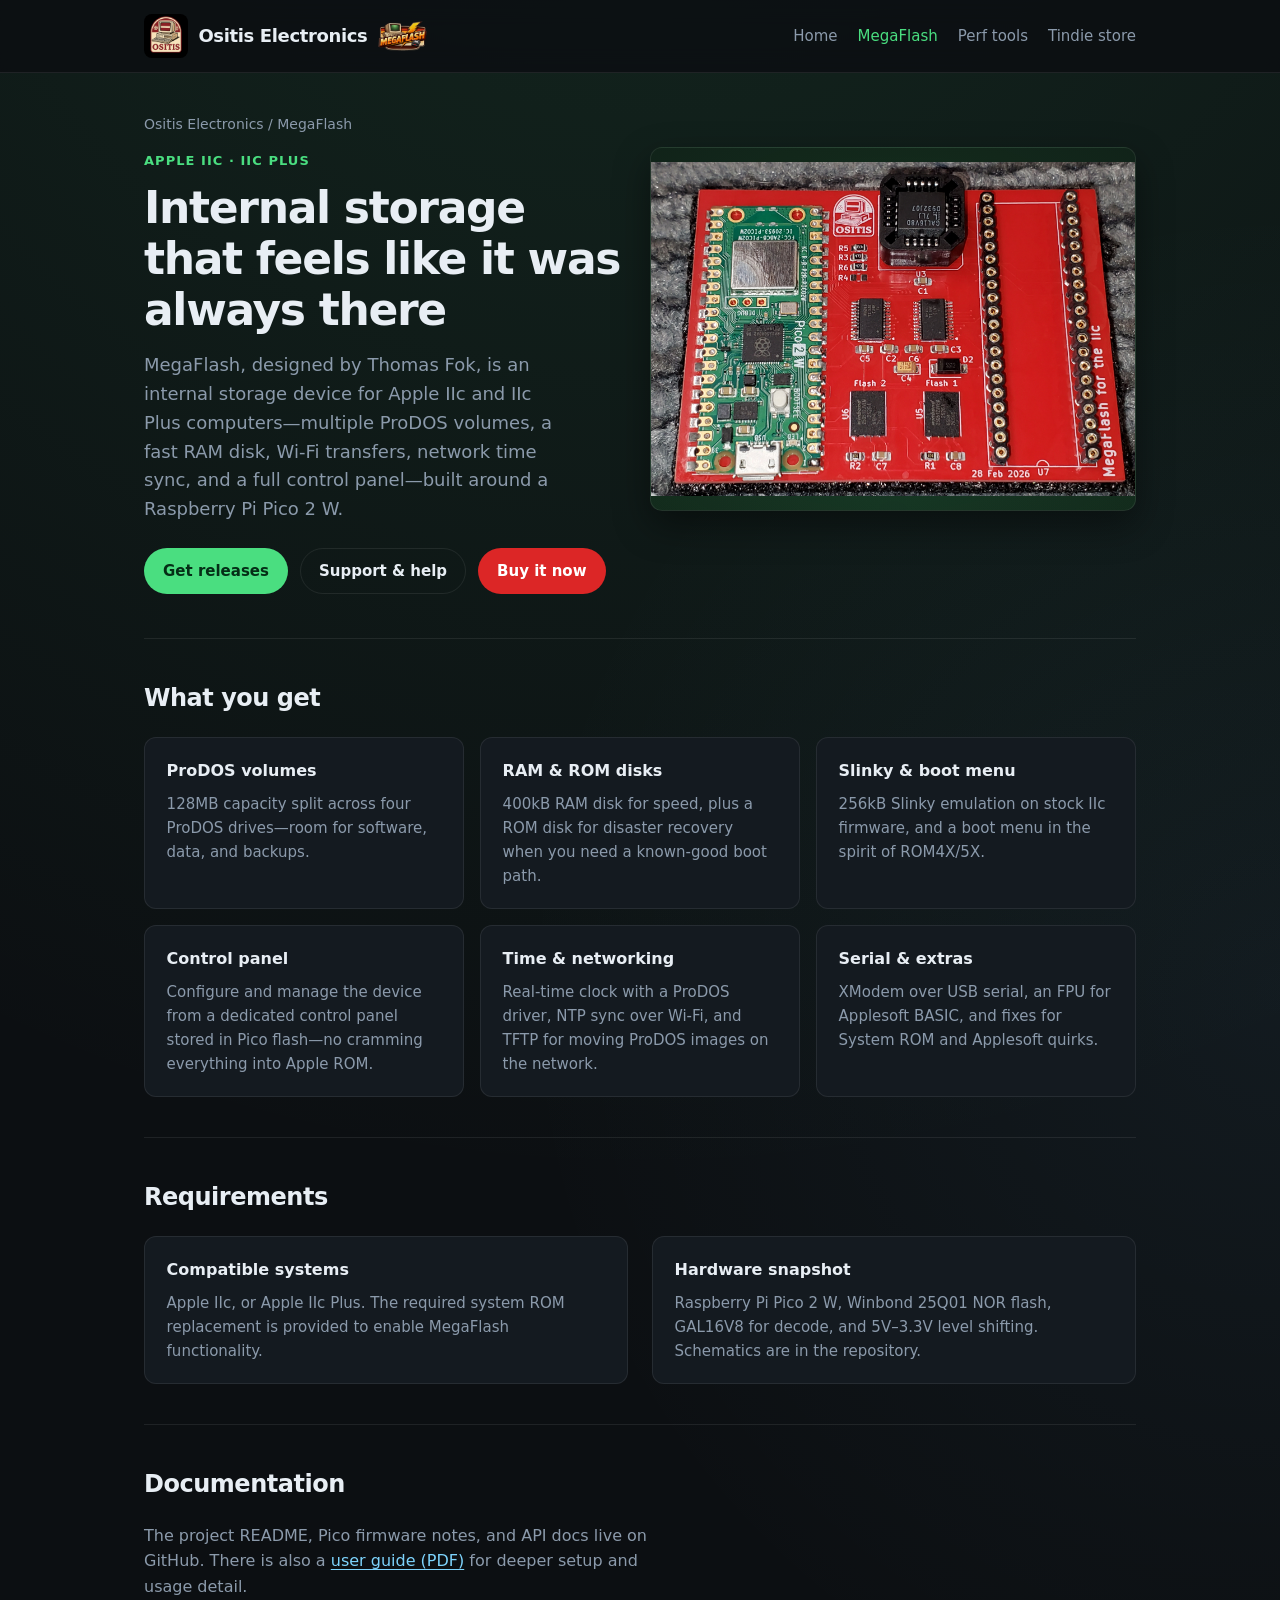
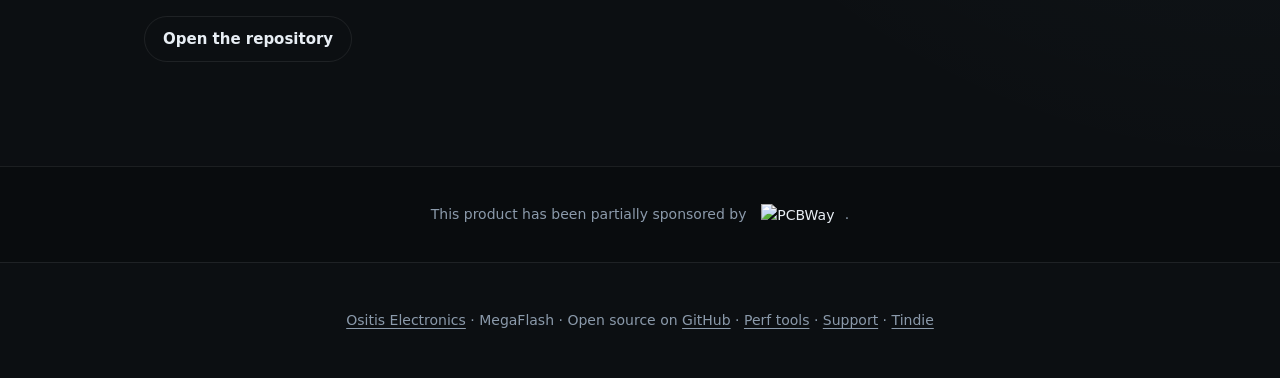
==== commit 59697d57: "fixing attribution" ====
--- a/megaflash.html
+++ b/megaflash.html
@@ -53,15 +53,14 @@
           <span class="hero__eyebrow">Apple IIc · IIc Plus</span>
           <h1>Internal storage that feels like it was always there</h1>
           <p class="hero__lead">
-            MegaFlash is an internal storage device for Apple IIc and IIc Plus computers—multiple ProDOS volumes,
+            MegaFlash, designed by Thomas Fok, is an internal storage device for Apple IIc and IIc Plus computers—multiple ProDOS volumes,
             a fast RAM disk, Wi‑Fi transfers, network time sync, and a full control panel—built around a Raspberry
             Pi Pico 2 W.
           </p>
           <div class="hero__actions">
             <a class="btn btn--primary" href="https://github.com/eositis/MegaFlash/releases" target="_blank" rel="noopener noreferrer">Get releases</a>
             <a class="btn btn--ghost" href="support.html">Support &amp; help</a>
-            <!-- <a class="btn btn--buy" href="https://jcm-1.com" target="_blank" rel="noopener noreferrer">Buy it now</a> -->
-            <a class="btn btn--buy" href="coming-soon.html">Buy it now</a>
+            <a class="btn btn--buy" href="https://jcm-1.com/product/megaflash-for-apple-c-a2s4000/" target="_blank" rel="noopener noreferrer">Buy it now</a>
           </div>
         </div>
         <div
@@ -90,7 +89,7 @@
           </article>
           <article class="card">
             <h3>Slinky &amp; boot menu</h3>
-            <p>256kB Slinky emulation on stock firmware, with a boot menu in the spirit of ROM4X/5X.</p>
+            <p>256kB Slinky emulation on stock IIc firmware, and a boot menu in the spirit of ROM4X/5X.</p>
           </article>
           <article class="card">
             <h3>Control panel</h3>
--- a/css/styles.css
+++ b/css/styles.css
@@ -839,8 +839,6 @@
   border-radius: var(--radius);
   border: 1px solid var(--border);
   background: var(--bg-elevated);
-  text-decoration: none;
-  color: inherit;
   transition: border-color 0.15s, background 0.15s;
   min-height: 0;
 }
@@ -850,20 +848,34 @@
   background: var(--accent-dim);
 }
 
-.doc-card h2 {
+/* Link wraps only the heading; summary is a sibling so it never inherits link color/underline. */
+a.doc-card__title {
+  display: block;
   margin: 0 0 0.5rem;
+  color: var(--link);
+  text-decoration-thickness: 1px;
+  text-underline-offset: 3px;
+  font-weight: 600;
+}
+
+a.doc-card__title:hover {
+  color: #bae6fd;
+}
+
+.doc-card__heading {
+  margin: 0;
   font-size: 1.0625rem;
   font-weight: 600;
-  color: var(--text);
   letter-spacing: -0.02em;
   line-height: 1.3;
 }
 
-.doc-card p {
+.doc-card__summary {
   margin: 0;
   font-size: 0.9375rem;
   color: var(--muted);
   line-height: 1.55;
+  text-decoration: none;
 }
 
 .doc-error {
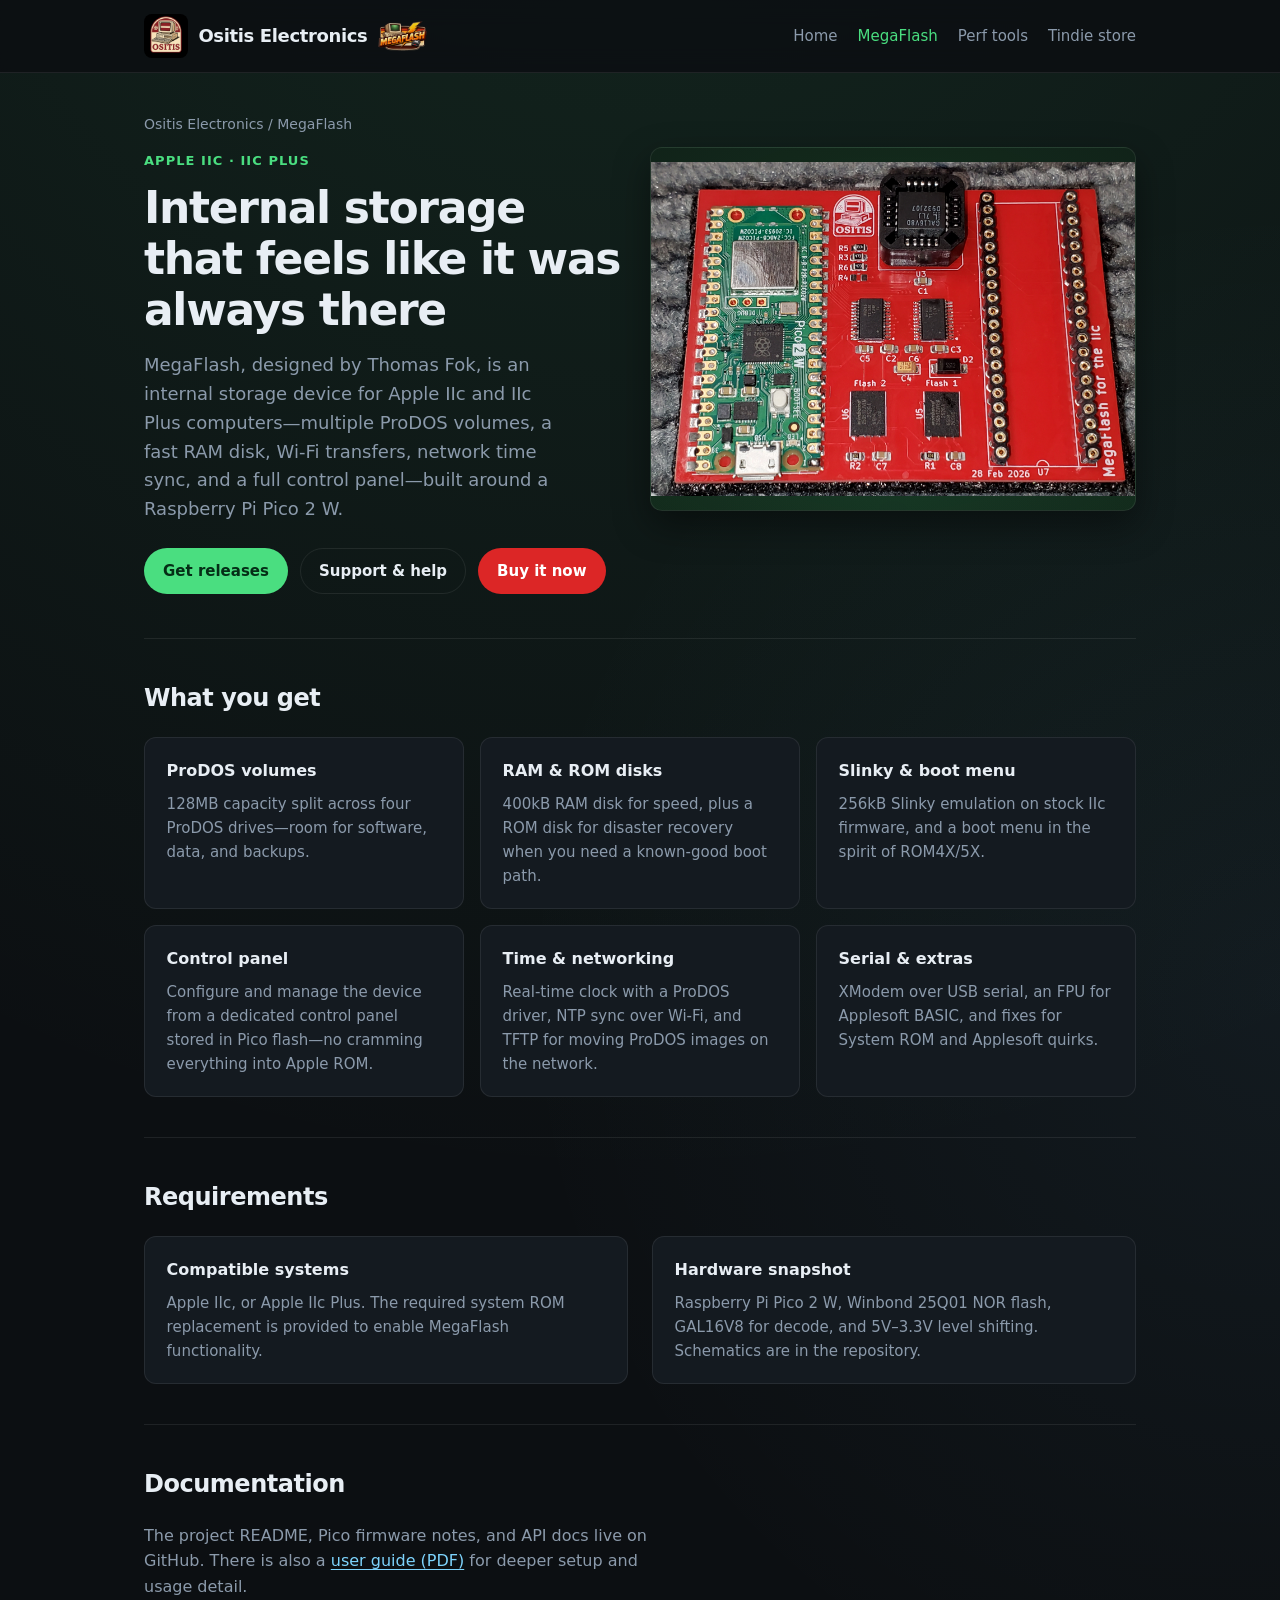
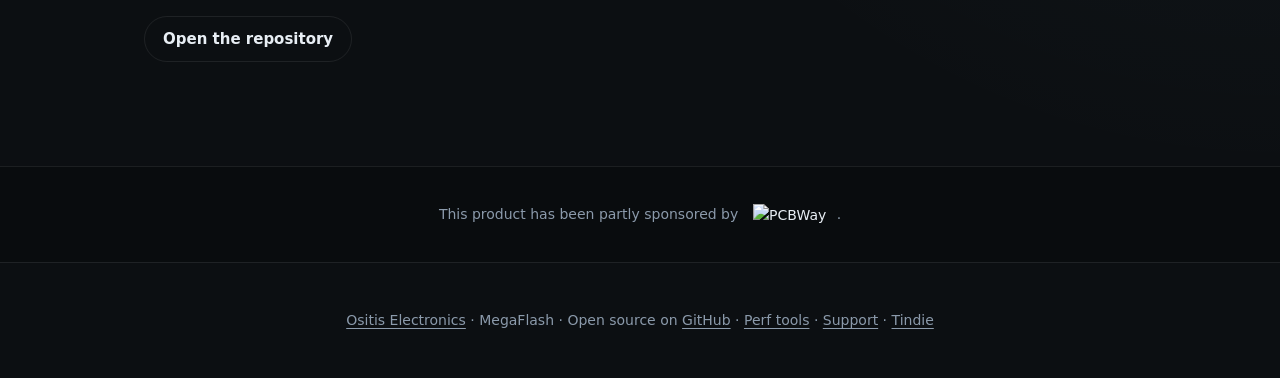
==== commit afe7fef4: "Correct wording from 'partially' to 'partly' in sponsor text" ====
--- a/megaflash.html
+++ b/megaflash.html
@@ -134,7 +134,7 @@
     <aside class="sponsor" aria-label="Sponsor">
       <div class="sponsor__inner">
         <p class="sponsor__text">
-          This product has been partially sponsored by
+          This product has been partly sponsored by
           <a
             class="sponsor__link"
             href="https://www.pcbway.com/orderonline.aspx"
